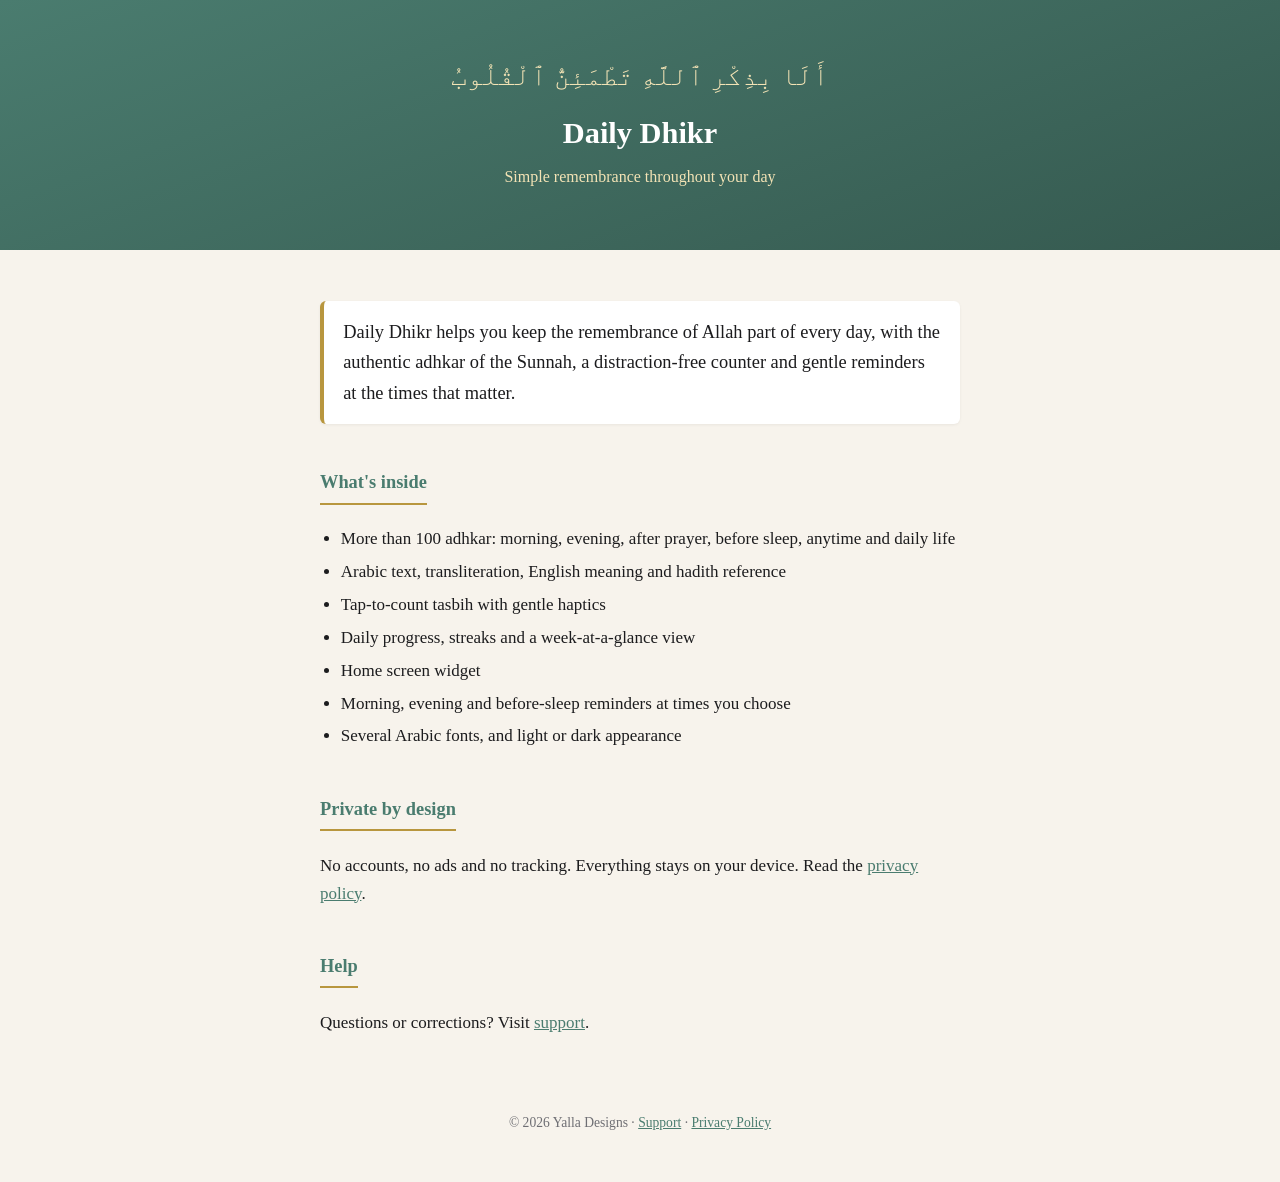
==== index.html @ c9b9b783 "Add Daily Dhikr privacy, support and home pages Co-Authored-By: Claude Opus 5.5 <noreply@anthropic.c" ====
<!DOCTYPE html>
<html lang="en">
<head>
<meta charset="utf-8">
<meta name="viewport" content="width=device-width, initial-scale=1">
<title>Daily Dhikr</title>
<meta name="description" content="Morning and evening adhkar, a tap-to-count tasbih, gentle reminders and a streak widget.">
<link rel="stylesheet" href="style.css">
</head>
<body>
<header>
  <div class="arabic" lang="ar" dir="rtl">أَلَا بِذِكْرِ ٱللَّهِ تَطْمَئِنُّ ٱلْقُلُوبُ</div>
  <h1>Daily Dhikr</h1>
  <p>Simple remembrance throughout your day</p>
</header>
<main>
  <p class="lede">Daily Dhikr helps you keep the remembrance of Allah part of
  every day, with the authentic adhkar of the Sunnah, a distraction-free
  counter and gentle reminders at the times that matter.</p>

  <h2>What's inside</h2>
  <ul>
    <li>More than 100 adhkar: morning, evening, after prayer, before sleep, anytime and daily life</li>
    <li>Arabic text, transliteration, English meaning and hadith reference</li>
    <li>Tap-to-count tasbih with gentle haptics</li>
    <li>Daily progress, streaks and a week-at-a-glance view</li>
    <li>Home screen widget</li>
    <li>Morning, evening and before-sleep reminders at times you choose</li>
    <li>Several Arabic fonts, and light or dark appearance</li>
  </ul>

  <h2>Private by design</h2>
  <p>No accounts, no ads and no tracking. Everything stays on your device.
  Read the <a href="privacy.html">privacy policy</a>.</p>

  <h2>Help</h2>
  <p>Questions or corrections? Visit <a href="support.html">support</a>.</p>
</main>
<footer>© 2026 Yalla Designs · <a href="support.html">Support</a> · <a href="privacy.html">Privacy Policy</a></footer>
</body>
</html>
---- style.css ----
:root {
  --sage: #4A7C6F;
  --sage-deep: #35594F;
  --gold: #B8963E;
  --ink: #1C1C1E;
  --paper: #F7F3EC;
  --card: #FFFFFF;
  --muted: #6E6E73;
}
* { margin: 0; padding: 0; box-sizing: border-box; }
body {
  font: 17px/1.65 -apple-system, BlinkMacSystemFont, "Segoe UI", Georgia, serif;
  color: var(--ink);
  background: var(--paper);
}
header {
  background: linear-gradient(160deg, var(--sage) 0%, var(--sage-deep) 100%);
  color: #fff;
  padding: 3.5rem 1.5rem 3rem;
  text-align: center;
}
header h1 { font-size: 1.9rem; font-weight: 600; }
header p { color: #F3E3B5; margin-top: .4rem; font-size: 1rem; }
header .arabic { font-size: 1.6rem; color: #F3E3B5; margin-bottom: .6rem; }
main { max-width: 42rem; margin: 0 auto; padding: 2.5rem 1rem 4rem; }
h2 {
  font-size: 1.15rem;
  color: var(--sage);
  margin: 2rem 0 .6rem;
  padding-bottom: .3rem;
  border-bottom: 2px solid var(--gold);
  display: inline-block;
}
p { margin: .7rem 0; }
ul { margin: .7rem 0 .7rem 1.3rem; }
li { margin: .3rem 0; }
.lede {
  font-size: 1.15rem;
  background: var(--card);
  border-left: 4px solid var(--gold);
  padding: 1rem 1.2rem;
  border-radius: 6px;
  box-shadow: 0 1px 3px rgba(0,0,0,.06);
}
footer {
  text-align: center;
  color: var(--muted);
  font-size: .85rem;
  padding: 0 1.5rem 3rem;
}
a { color: var(--sage); }
@media (prefers-color-scheme: dark) {
  :root { --sage: #5E9485; --gold: #D0A94F; --ink: #F0EADD; --paper: #15120E; --card: #211C16; --muted: #9C948A; }
}
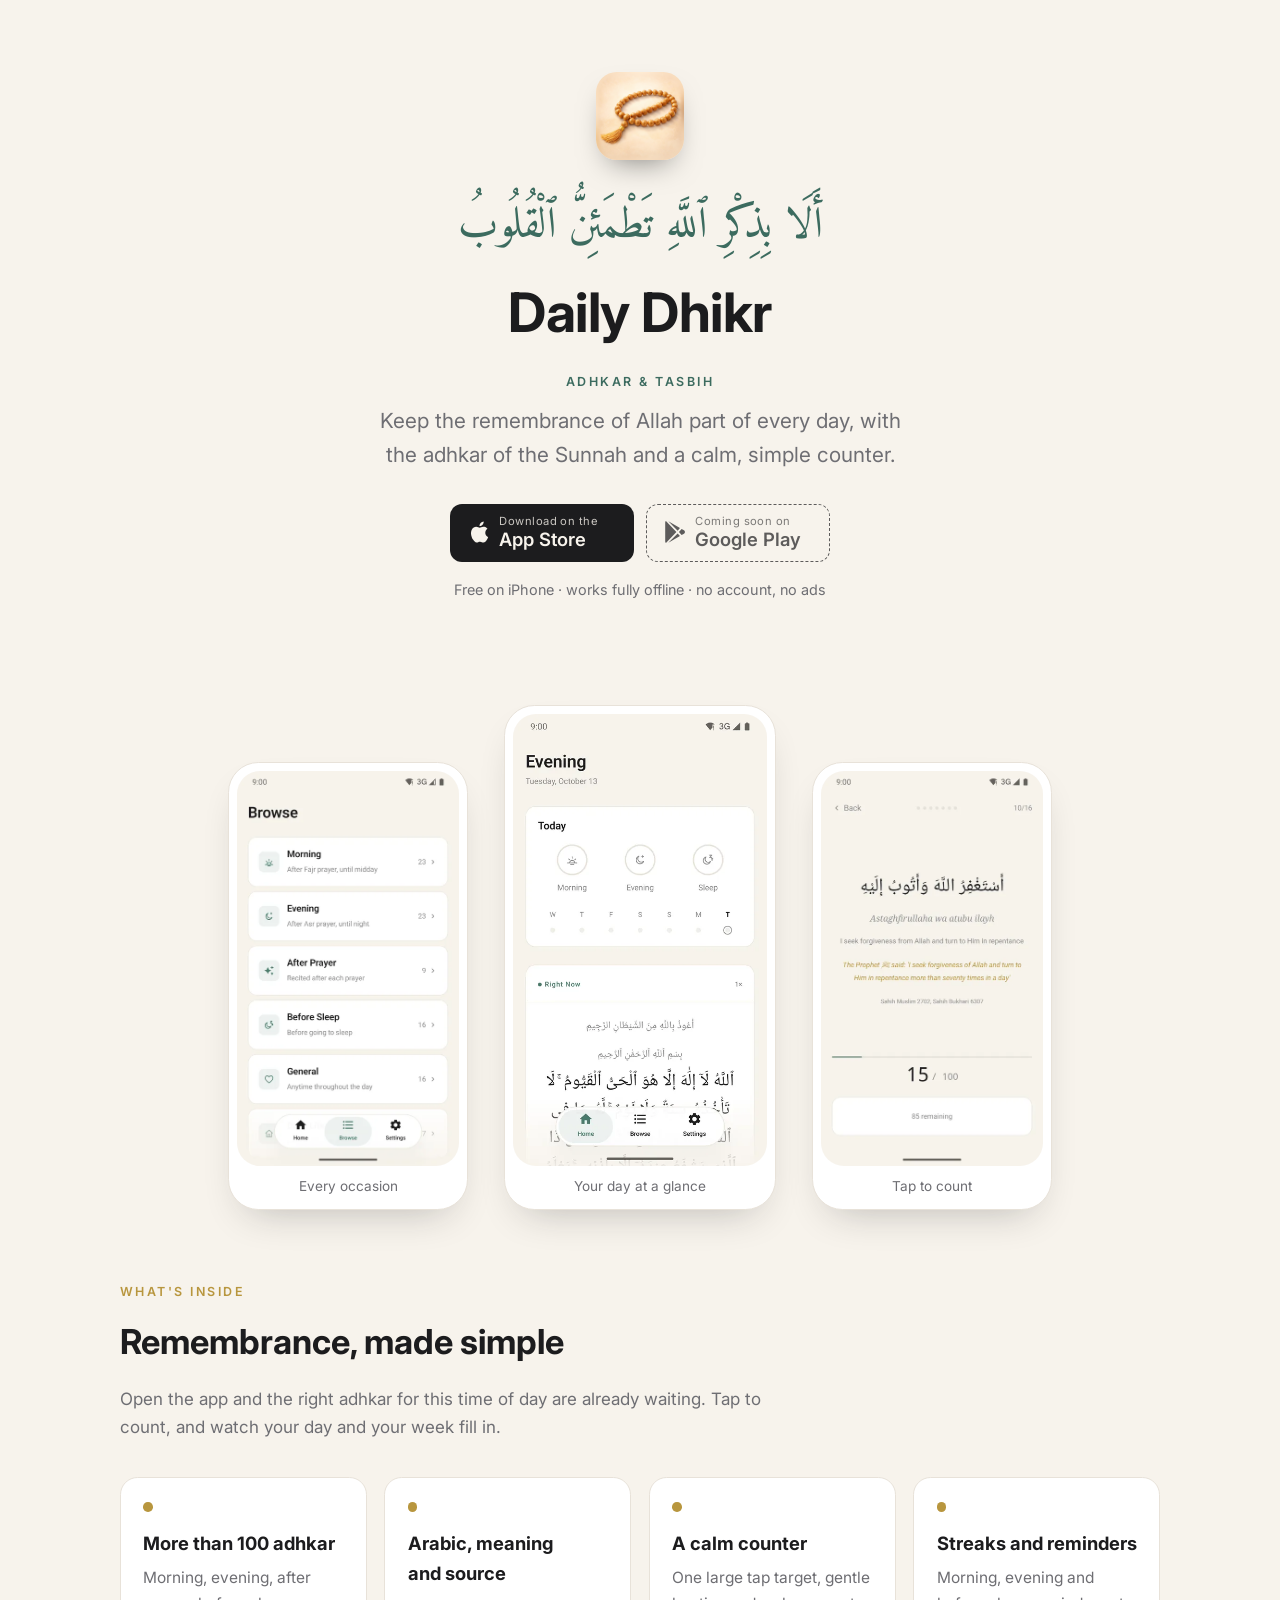
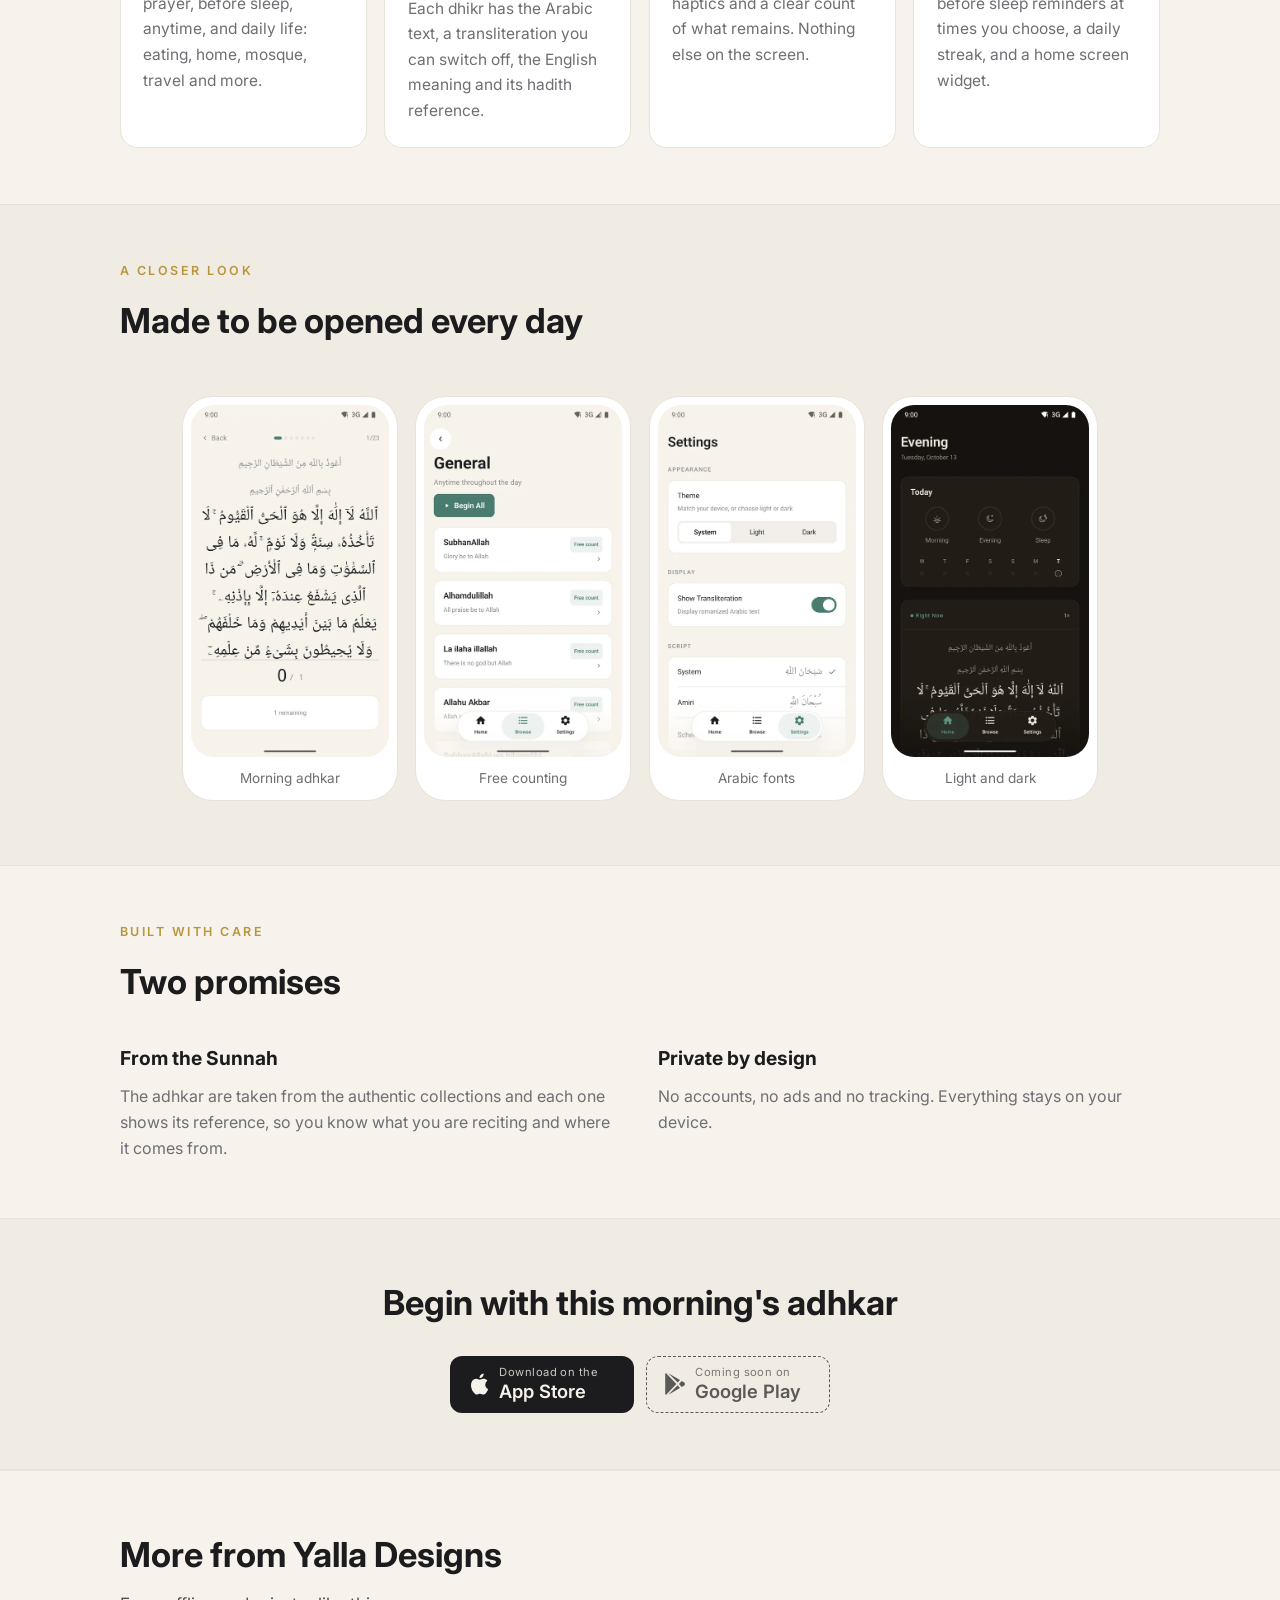
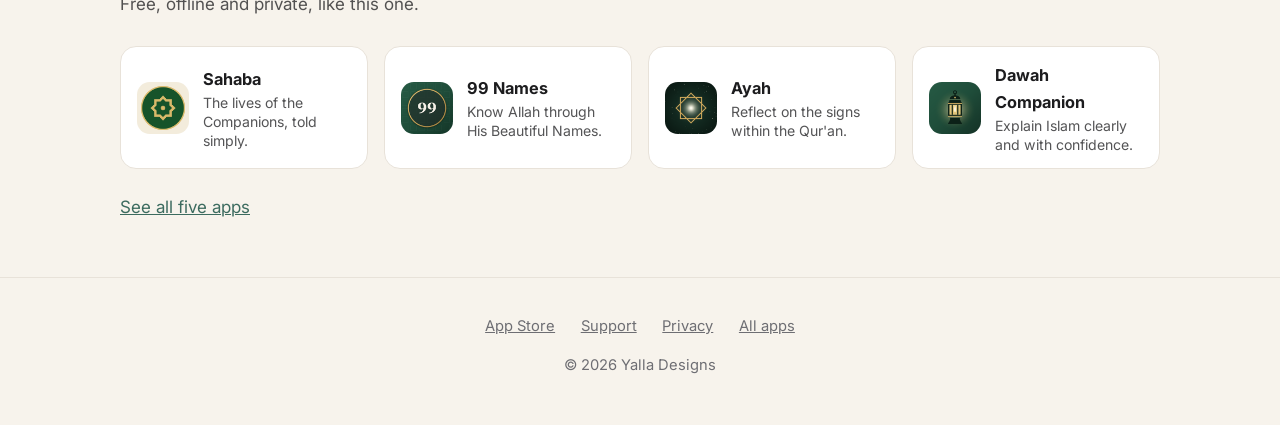
==== commit 78ef61db: "Rebuild launch page with screenshots, store buttons and More apps Co-Authored-By: Claude Opus 5.5 <n" ====
--- a/index.html
+++ b/index.html
@@ -3,39 +3,162 @@
 <head>
 <meta charset="utf-8">
 <meta name="viewport" content="width=device-width, initial-scale=1">
-<title>Daily Dhikr</title>
-<meta name="description" content="Morning and evening adhkar, a tap-to-count tasbih, gentle reminders and a streak widget.">
-<link rel="stylesheet" href="style.css">
+<title>Daily Dhikr: Adhkar &amp; Tasbih</title>
+<meta name="description" content="Morning and evening adhkar, a tap to count tasbih, gentle reminders and a daily streak. Fully offline, no ads, no tracking.">
+<meta name="theme-color" content="#4A7C6F">
+<link rel="canonical" href="https://ahussein17-aa.github.io/daily-dhikr-site/">
+<meta property="og:type" content="website">
+<meta property="og:title" content="Daily Dhikr: Adhkar &amp; Tasbih">
+<meta property="og:description" content="Morning, evening and sleep adhkar, with a daily streak.">
+<meta property="og:url" content="https://ahussein17-aa.github.io/daily-dhikr-site/">
+<meta property="og:image" content="https://ahussein17-aa.github.io/daily-dhikr-site/icons/dailydhikr.png">
+<link rel="icon" href="icons/dailydhikr.png">
+<link rel="stylesheet" href="https://fonts.googleapis.com/css2?family=Inter:wght@400;500;600;700&family=Amiri:wght@400;700&display=swap">
+<style>
+  :root { --bg:#F7F3EC;--ink:#1C1C1E;--soft:#6E6E73;--card:#FFFFFF;--line:#E8E2D9;--band:#F1ECE3;--accent:#3C6B5F;--gold:#B8963E;--hero-bg:#F7F3EC;--hero-ink:#1C1C1E;--hero-soft:#6E6E73;--hero-accent:#3C6B5F;--shadow:0 18px 40px -20px rgba(28,28,30,.3);--yd-badge-bg:#1C1C1E;--yd-badge-fg:#F7F3EC;--yd-line:#E8E2D9;--yd-card:#FFFFFF; --head:Inter, -apple-system, "Segoe UI", sans-serif; --head-weight:700; --body:Inter, -apple-system, "Segoe UI", sans-serif; }
+  @media (prefers-color-scheme: dark) { :root { --bg:#15120E;--ink:#F0EADD;--soft:#9C948A;--card:#211C16;--line:#332E26;--band:#1A1611;--accent:#7FB3A4;--gold:#D0A94F;--hero-bg:#15120E;--hero-ink:#F0EADD;--hero-soft:#9C948A;--hero-accent:#7FB3A4;--shadow:0 18px 40px -18px rgba(0,0,0,.7);--yd-badge-bg:#F0EADD;--yd-badge-fg:#15120E;--yd-line:#332E26;--yd-card:#211C16; } }
+  .hero {  }
+
+  * { box-sizing: border-box; }
+  body { margin: 0; background: var(--bg); color: var(--ink); font-family: var(--body); font-size: 1.0625rem; line-height: 1.65; -webkit-font-smoothing: antialiased; }
+  h1, h2, h3 { font-family: var(--head); font-weight: var(--head-weight); text-wrap: balance; margin: 0; }
+  p { margin: 0; }
+  a { color: var(--accent); }
+  .wrap { max-width: 68rem; margin: 0 auto; padding: 0 1.5rem; }
+
+  .hero { padding: 4.5rem 0 3.5rem; text-align: center; background: var(--hero-bg); color: var(--hero-ink); }
+  .hero .icon { width: 5.5rem; height: 5.5rem; border-radius: 1.3rem; box-shadow: 0 14px 30px -14px rgba(0,0,0,0.5); margin-bottom: 1.5rem; }
+  .hero .arabic { font-family: Amiri, serif; font-size: clamp(1.9rem, 5vw, 2.7rem); line-height: 1.6; color: var(--hero-accent); margin-bottom: 0.4rem; }
+  .hero h1 { font-size: clamp(2.2rem, 5.5vw, 3.4rem); letter-spacing: -0.01em; margin-bottom: 0.9rem; }
+  .hero .tagline { font-size: clamp(1.1rem, 2.2vw, 1.3rem); color: var(--hero-soft); max-width: 34rem; margin: 0 auto 2rem; }
+  .hero .note { font-size: 0.9rem; color: var(--hero-soft); margin-top: 1rem; }
+
+  .screens { display: flex; justify-content: center; align-items: flex-end; gap: clamp(0.9rem, 3vw, 2.25rem); padding: 3rem 1.5rem 1rem; flex-wrap: wrap; }
+  figure.phone { margin: 0; border: 1px solid var(--line); border-radius: 1.9rem; padding: 0.5rem; background: var(--card); box-shadow: var(--shadow); width: min(15rem, 76vw); }
+  figure.phone.tall { width: min(17rem, 82vw); }
+  .phone img { display: block; width: 100%; height: auto; border-radius: 1.45rem; }
+  .phone figcaption { text-align: center; font-size: 0.85rem; color: var(--soft); padding: 0.6rem 0 0.2rem; }
+  @media (max-width: 40rem) {
+    .screens { flex-wrap: nowrap; overflow-x: auto; justify-content: flex-start; align-items: flex-start; scroll-snap-type: x mandatory; padding-bottom: 1.5rem; }
+    .screens figure.phone, .screens figure.phone.tall { flex: none; width: 64vw; scroll-snap-align: center; }
+  }
+
+  .section { padding: 3.5rem 0; }
+  .eyebrow { font-size: 0.78rem; letter-spacing: 0.2em; text-transform: uppercase; color: var(--gold); font-weight: 600; margin-bottom: 0.7rem; }
+  .section h2, .yd-more h2 { font-size: clamp(1.6rem, 3.4vw, 2.15rem); margin-bottom: 0.9rem; }
+  .lede { color: var(--soft); max-width: 42rem; }
+  .features { display: grid; grid-template-columns: repeat(auto-fit, minmax(14rem, 1fr)); gap: 1.1rem; margin-top: 2.25rem; }
+  .feature { background: var(--card); border: 1px solid var(--line); border-radius: 1.1rem; padding: 1.5rem 1.4rem; }
+  .feature h3 { font-size: 1.15rem; margin-bottom: 0.45rem; }
+  .feature p { font-size: 0.97rem; color: var(--soft); }
+  .feature .dot { width: 0.6rem; height: 0.6rem; border-radius: 50%; background: var(--gold); margin-bottom: 1rem; }
+
+  .band { background: var(--band); border-top: 1px solid var(--line); border-bottom: 1px solid var(--line); }
+  .strip { display: flex; gap: 1.1rem; overflow-x: auto; padding: 2rem 1.5rem 0.5rem; scroll-snap-type: x mandatory; }
+  .strip figure.phone { flex: none; scroll-snap-align: center; width: min(13.5rem, 62vw); box-shadow: none; }
+  @media (min-width: 60rem) { .strip { justify-content: center; } }
+
+  .promise { display: grid; grid-template-columns: repeat(auto-fit, minmax(17rem, 1fr)); gap: 2.25rem; margin-top: 2rem; }
+  .promise h3 { font-size: 1.2rem; margin-bottom: 0.5rem; }
+  .promise p { color: var(--soft); font-size: 1rem; }
+
+  .cta { text-align: center; }
+  .cta h2 { margin-bottom: 1.5rem; }
+
+  footer { border-top: 1px solid var(--line); padding: 2.25rem 0 3rem; text-align: center; color: var(--soft); font-size: 0.92rem; }
+  footer .links { display: flex; flex-wrap: wrap; justify-content: center; gap: 0.5rem 1.6rem; margin-bottom: 0.9rem; }
+  footer a { color: var(--soft); }
+
+  .yd-badges { display: flex; flex-wrap: wrap; justify-content: center; gap: 0.75rem; }
+  .yd-badge {
+    display: inline-flex; align-items: center; gap: 0.65rem; min-width: 11.5rem;
+    background: var(--yd-badge-bg, #1c1c1e); color: var(--yd-badge-fg, #fff);
+    border: 1px solid var(--yd-badge-border, transparent);
+    border-radius: 0.75rem; padding: 0.6rem 1.25rem 0.65rem 1rem;
+    text-decoration: none; transition: transform 0.15s ease;
+  }
+  a.yd-badge:hover { transform: translateY(-2px); }
+  .yd-badge svg { flex: none; }
+  .yd-lines { text-align: left; line-height: 1.2; }
+  .yd-small { display: block; font-size: 0.7rem; letter-spacing: 0.04em; opacity: 0.8; }
+  .yd-big { display: block; font-size: 1.15rem; font-weight: 600; }
+  .yd-soon { background: transparent; color: var(--yd-soon-fg, currentColor); border: 1px dashed var(--yd-soon-border, currentColor); opacity: 0.7; }
+  @media (prefers-reduced-motion: reduce) { .yd-badge { transition: none; } }
+
+  .yd-more { padding: 3.5rem 0; border-top: 1px solid var(--yd-line, rgba(128,128,128,0.25)); }
+  .yd-more .yd-wrap { max-width: 68rem; margin: 0 auto; padding: 0 1.5rem; }
+  .yd-more h2 { margin: 0 0 0.4rem; }
+  .yd-more .yd-sub { margin: 0 0 1.75rem; opacity: 0.75; }
+  .yd-grid { display: grid; grid-template-columns: repeat(auto-fit, minmax(15rem, 1fr)); gap: 1rem; }
+  .yd-app {
+    display: flex; align-items: center; gap: 0.9rem; padding: 0.9rem 1rem;
+    border: 1px solid var(--yd-line, rgba(128,128,128,0.25)); border-radius: 1rem;
+    background: var(--yd-card, transparent); color: inherit; text-decoration: none;
+  }
+  .yd-app:hover { border-color: currentColor; }
+  .yd-app img { width: 3.25rem; height: 3.25rem; border-radius: 0.8rem; flex: none; }
+  .yd-app b { display: block; font-size: 1.02rem; }
+  .yd-app span { display: block; font-size: 0.88rem; opacity: 0.75; line-height: 1.35; }
+  .yd-all { display: inline-block; margin-top: 1.5rem; }
+
+</style>
 </head>
 <body>
-<header>
-  <div class="arabic" lang="ar" dir="rtl">أَلَا بِذِكْرِ ٱللَّهِ تَطْمَئِنُّ ٱلْقُلُوبُ</div>
-  <h1>Daily Dhikr</h1>
-  <p>Simple remembrance throughout your day</p>
+
+<header class="hero">
+  <div class="wrap">
+    <img class="icon" src="icons/dailydhikr.png" alt="Daily Dhikr app icon" width="88" height="88">
+    <p class="arabic" lang="ar" dir="rtl">أَلَا بِذِكْرِ ٱللَّهِ تَطْمَئِنُّ ٱلْقُلُوبُ</p>
+    <h1>Daily Dhikr</h1>
+    <p class="eyebrow" style="color:var(--hero-accent)">Adhkar &amp; Tasbih</p>
+    <p class="tagline">Keep the remembrance of Allah part of every day, with the adhkar of the Sunnah and a calm, simple counter.</p>
+    <div class="yd-badges"><a class="yd-badge" href="https://apps.apple.com/app/id6817398522"><svg width="22" height="26" viewBox="0 0 26 30" fill="currentColor" aria-hidden="true"><path d="M21.6 15.9c0-3.1 2.5-4.6 2.6-4.7-1.4-2.1-3.7-2.4-4.5-2.4-1.9-.2-3.7 1.1-4.7 1.1-1 0-2.5-1.1-4.1-1.1-2.1 0-4 1.2-5.1 3.1-2.2 3.8-.6 9.3 1.6 12.4 1 1.5 2.3 3.1 3.9 3.1 1.6-.1 2.2-1 4.1-1 1.9 0 2.4 1 4.1 1 1.7 0 2.8-1.5 3.8-3 1.2-1.7 1.7-3.4 1.7-3.5-.1 0-3.4-1.3-3.4-5zM18.4 6.3c.9-1 1.4-2.4 1.3-3.8-1.2.1-2.7.8-3.6 1.8-.8.9-1.5 2.3-1.3 3.7 1.4.1 2.7-.7 3.6-1.7z"/></svg><span class="yd-lines"><span class="yd-small">Download on the</span><span class="yd-big">App Store</span></span></a><span class="yd-badge yd-soon" aria-disabled="true"><svg width="22" height="24" viewBox="0 0 24 26" fill="currentColor" aria-hidden="true"><path d="M3.2 1.1c-.5.3-.8.9-.8 1.600v20.600c0 .7.3 1.300.8 1.600L14.600 13 3.200 1.100zM16 11.500 5.800 1.300l12.700 7.300L16 11.500zM16 14.500l2.500 2.900L5.800 24.700 16 14.500zM20.300 9.700l2.600 1.500c1.400.8 1.400 2.800 0 3.600l-2.600 1.500L17.400 13l2.900-3.300z"/></svg><span class="yd-lines"><span class="yd-small">Coming soon on</span><span class="yd-big">Google Play</span></span></span></div>
+    <p class="note">Free on iPhone · works fully offline · no account, no ads</p>
+  </div>
 </header>
-<main>
-  <p class="lede">Daily Dhikr helps you keep the remembrance of Allah part of
-  every day, with the authentic adhkar of the Sunnah, a distraction-free
-  counter and gentle reminders at the times that matter.</p>
 
-  <h2>What's inside</h2>
-  <ul>
-    <li>More than 100 adhkar: morning, evening, after prayer, before sleep, anytime and daily life</li>
-    <li>Arabic text, transliteration, English meaning and hadith reference</li>
-    <li>Tap-to-count tasbih with gentle haptics</li>
-    <li>Daily progress, streaks and a week-at-a-glance view</li>
-    <li>Home screen widget</li>
-    <li>Morning, evening and before-sleep reminders at times you choose</li>
-    <li>Several Arabic fonts, and light or dark appearance</li>
-  </ul>
+<section class="screens" aria-label="App screenshots"><figure class="phone"><img src="shots/03-browse.webp" alt="Every occasion" width="480" height="853" loading="lazy"><figcaption>Every occasion</figcaption></figure><figure class="phone tall"><img src="shots/01-home.webp" alt="Your day at a glance" width="480" height="853" loading="lazy"><figcaption>Your day at a glance</figcaption></figure><figure class="phone"><img src="shots/02-counter.webp" alt="Tap to count" width="480" height="853" loading="lazy"><figcaption>Tap to count</figcaption></figure></section>
 
-  <h2>Private by design</h2>
-  <p>No accounts, no ads and no tracking. Everything stays on your device.
-  Read the <a href="privacy.html">privacy policy</a>.</p>
+<section class="section">
+  <div class="wrap">
+    <p class="eyebrow">What&#x27;s inside</p>
+    <h2>Remembrance, made simple</h2>
+    <p class="lede">Open the app and the right adhkar for this time of day are already waiting. Tap to count, and watch your day and your week fill in.</p>
+    <div class="features"><div class="feature"><div class="dot"></div><h3>More than 100 adhkar</h3><p>Morning, evening, after prayer, before sleep, anytime, and daily life: eating, home, mosque, travel and more.</p></div><div class="feature"><div class="dot"></div><h3>Arabic, meaning and source</h3><p>Each dhikr has the Arabic text, a transliteration you can switch off, the English meaning and its hadith reference.</p></div><div class="feature"><div class="dot"></div><h3>A calm counter</h3><p>One large tap target, gentle haptics and a clear count of what remains. Nothing else on the screen.</p></div><div class="feature"><div class="dot"></div><h3>Streaks and reminders</h3><p>Morning, evening and before sleep reminders at times you choose, a daily streak, and a home screen widget.</p></div></div>
+  </div>
+</section>
 
-  <h2>Help</h2>
-  <p>Questions or corrections? Visit <a href="support.html">support</a>.</p>
-</main>
-<footer>© 2026 Yalla Designs · <a href="support.html">Support</a> · <a href="privacy.html">Privacy Policy</a></footer>
+<section class="section band">
+  <div class="wrap">
+    <p class="eyebrow">A closer look</p>
+    <h2>Made to be opened every day</h2>
+  </div>
+  <div class="strip" aria-label="More screenshots"><figure class="phone"><img src="shots/05-morning-adhkar.webp" alt="Morning adhkar" width="480" height="853" loading="lazy"><figcaption>Morning adhkar</figcaption></figure><figure class="phone"><img src="shots/04-category.webp" alt="Free counting" width="480" height="853" loading="lazy"><figcaption>Free counting</figcaption></figure><figure class="phone"><img src="shots/06-settings.webp" alt="Arabic fonts" width="480" height="853" loading="lazy"><figcaption>Arabic fonts</figcaption></figure><figure class="phone"><img src="shots/07-home-dark.webp" alt="Light and dark" width="480" height="853" loading="lazy"><figcaption>Light and dark</figcaption></figure></div>
+</section>
+
+<section class="section">
+  <div class="wrap">
+    <p class="eyebrow">Built with care</p>
+    <h2>Two promises</h2>
+    <div class="promise"><div><h3>From the Sunnah</h3><p>The adhkar are taken from the authentic collections and each one shows its reference, so you know what you are reciting and where it comes from.</p></div><div><h3>Private by design</h3><p>No accounts, no ads and no tracking. Everything stays on your device.</p></div></div>
+  </div>
+</section>
+
+<section class="section band cta">
+  <div class="wrap">
+    <h2>Begin with this morning&#x27;s adhkar</h2>
+    <div class="yd-badges"><a class="yd-badge" href="https://apps.apple.com/app/id6817398522"><svg width="22" height="26" viewBox="0 0 26 30" fill="currentColor" aria-hidden="true"><path d="M21.6 15.9c0-3.1 2.5-4.6 2.6-4.7-1.4-2.1-3.7-2.4-4.5-2.4-1.9-.2-3.7 1.1-4.7 1.1-1 0-2.5-1.1-4.1-1.1-2.1 0-4 1.2-5.1 3.1-2.2 3.8-.6 9.3 1.6 12.4 1 1.5 2.3 3.1 3.9 3.1 1.6-.1 2.2-1 4.1-1 1.9 0 2.4 1 4.1 1 1.7 0 2.8-1.5 3.8-3 1.2-1.7 1.7-3.4 1.7-3.5-.1 0-3.4-1.3-3.4-5zM18.4 6.3c.9-1 1.4-2.4 1.3-3.8-1.2.1-2.7.8-3.6 1.8-.8.9-1.5 2.3-1.3 3.7 1.4.1 2.7-.7 3.6-1.7z"/></svg><span class="yd-lines"><span class="yd-small">Download on the</span><span class="yd-big">App Store</span></span></a><span class="yd-badge yd-soon" aria-disabled="true"><svg width="22" height="24" viewBox="0 0 24 26" fill="currentColor" aria-hidden="true"><path d="M3.2 1.1c-.5.3-.8.9-.8 1.600v20.600c0 .7.3 1.300.8 1.600L14.600 13 3.200 1.100zM16 11.500 5.800 1.300l12.700 7.300L16 11.500zM16 14.500l2.500 2.900L5.800 24.700 16 14.500zM20.300 9.700l2.600 1.500c1.400.8 1.400 2.800 0 3.600l-2.600 1.500L17.400 13l2.900-3.300z"/></svg><span class="yd-lines"><span class="yd-small">Coming soon on</span><span class="yd-big">Google Play</span></span></span></div>
+  </div>
+</section>
+
+<section class="yd-more" id="more-apps"><div class="yd-wrap"><h2>More from Yalla Designs</h2><p class="yd-sub">Free, offline and private, like this one.</p><div class="yd-grid"><a class="yd-app" href="https://ahussein17-aa.github.io/sahaba-site/"><img src="icons/sahaba.png" alt="" width="52" height="52"><div><b>Sahaba</b><span>The lives of the Companions, told simply.</span></div></a><a class="yd-app" href="https://ahussein17-aa.github.io/99-names-pages/"><img src="icons/names99.png" alt="" width="52" height="52"><div><b>99 Names</b><span>Know Allah through His Beautiful Names.</span></div></a><a class="yd-app" href="https://ahussein17-aa.github.io/ayah-site/"><img src="icons/ayah.png" alt="" width="52" height="52"><div><b>Ayah</b><span>Reflect on the signs within the Qur&#x27;an.</span></div></a><a class="yd-app" href="https://ahussein17-aa.github.io/dawah-companion-site/"><img src="icons/dawah.png" alt="" width="52" height="52"><div><b>Dawah Companion</b><span>Explain Islam clearly and with confidence.</span></div></a></div><a class="yd-all" href="https://ahussein17-aa.github.io/apps/">See all five apps</a></div></section>
+
+<footer>
+  <div class="wrap">
+    <div class="links"><a href="https://apps.apple.com/app/id6817398522">App Store</a><a href="support.html">Support</a><a href="privacy.html">Privacy</a><a href="https://ahussein17-aa.github.io/apps/">All apps</a></div>
+    <p>© 2026 Yalla Designs</p>
+  </div>
+</footer>
+
 </body>
 </html>
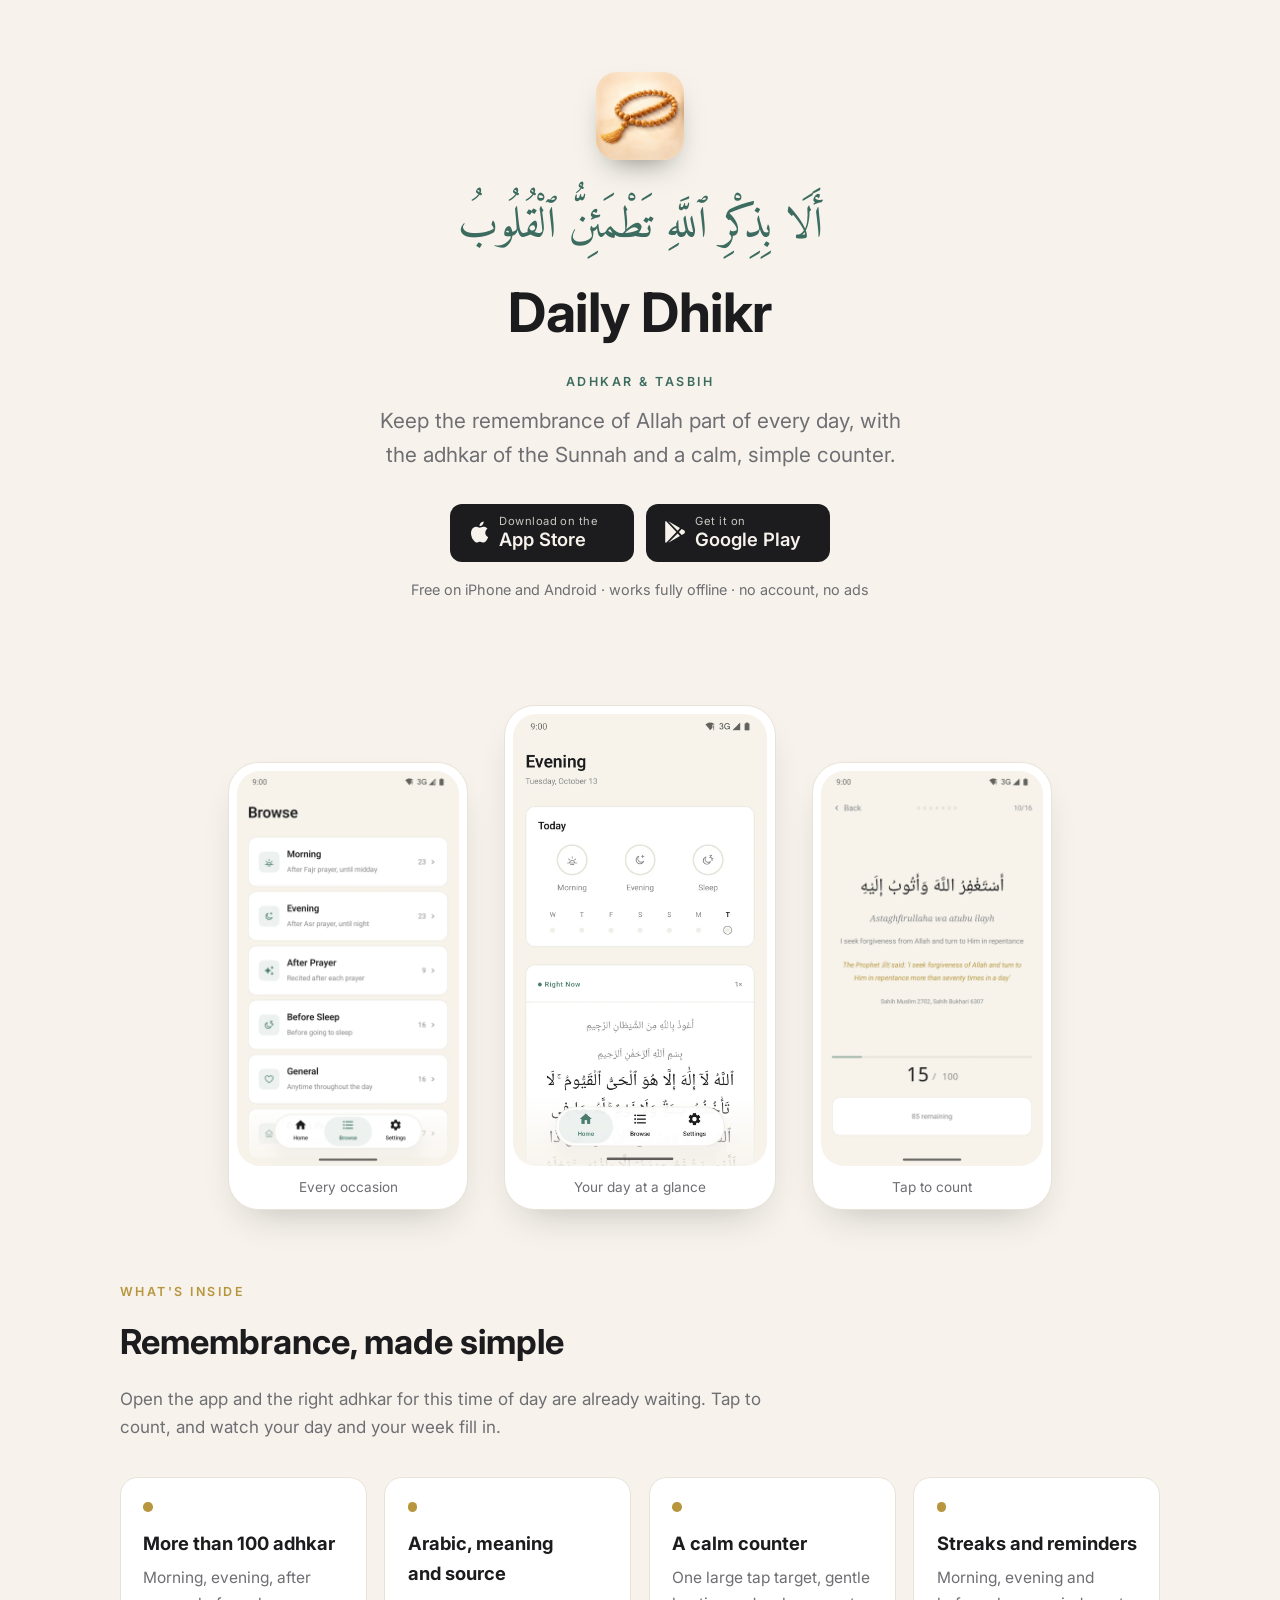
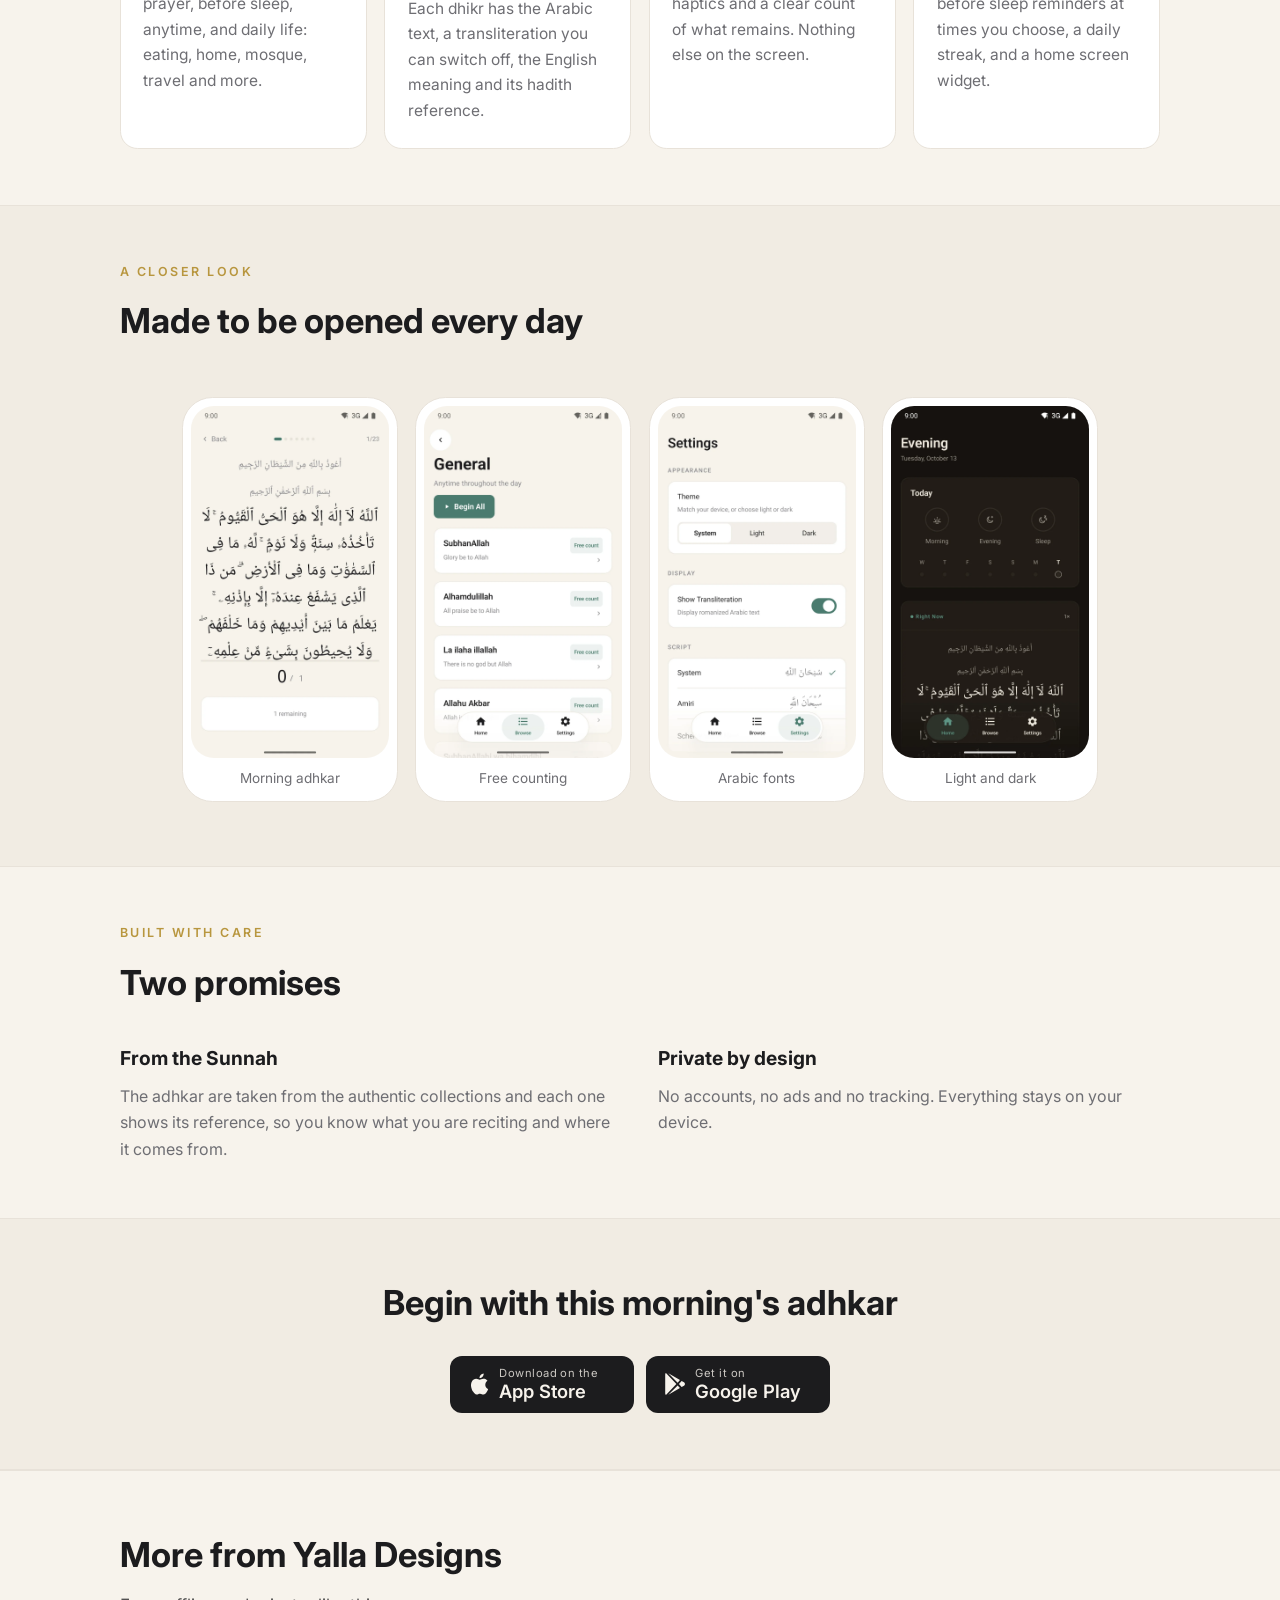
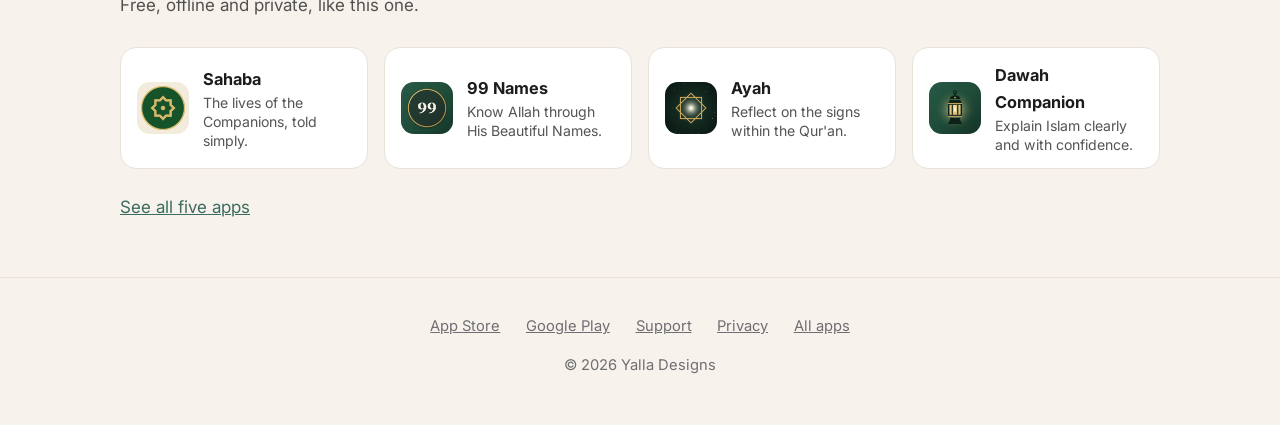
==== commit 4c4c12f3: "Ayah, Daily Dhikr and 99 Names are live on Google Play Co-Authored-By: Claude Opus 5.5 <noreply@anth" ====
--- a/index.html
+++ b/index.html
@@ -112,8 +112,8 @@
     <h1>Daily Dhikr</h1>
     <p class="eyebrow" style="color:var(--hero-accent)">Adhkar &amp; Tasbih</p>
     <p class="tagline">Keep the remembrance of Allah part of every day, with the adhkar of the Sunnah and a calm, simple counter.</p>
-    <div class="yd-badges"><a class="yd-badge" href="https://apps.apple.com/app/id6817398522"><svg width="22" height="26" viewBox="0 0 26 30" fill="currentColor" aria-hidden="true"><path d="M21.6 15.9c0-3.1 2.5-4.6 2.6-4.7-1.4-2.1-3.7-2.4-4.5-2.4-1.9-.2-3.7 1.1-4.7 1.1-1 0-2.5-1.1-4.1-1.1-2.1 0-4 1.2-5.1 3.1-2.2 3.8-.6 9.3 1.6 12.4 1 1.5 2.3 3.1 3.9 3.1 1.6-.1 2.2-1 4.1-1 1.9 0 2.4 1 4.1 1 1.7 0 2.8-1.5 3.8-3 1.2-1.7 1.7-3.4 1.7-3.5-.1 0-3.4-1.3-3.4-5zM18.4 6.3c.9-1 1.4-2.4 1.3-3.8-1.2.1-2.7.8-3.6 1.8-.8.9-1.5 2.3-1.3 3.7 1.4.1 2.7-.7 3.6-1.7z"/></svg><span class="yd-lines"><span class="yd-small">Download on the</span><span class="yd-big">App Store</span></span></a><span class="yd-badge yd-soon" aria-disabled="true"><svg width="22" height="24" viewBox="0 0 24 26" fill="currentColor" aria-hidden="true"><path d="M3.2 1.1c-.5.3-.8.9-.8 1.600v20.600c0 .7.3 1.300.8 1.600L14.600 13 3.200 1.100zM16 11.500 5.800 1.300l12.700 7.300L16 11.500zM16 14.500l2.500 2.900L5.800 24.700 16 14.500zM20.300 9.700l2.600 1.500c1.400.8 1.400 2.800 0 3.600l-2.600 1.500L17.400 13l2.900-3.300z"/></svg><span class="yd-lines"><span class="yd-small">Coming soon on</span><span class="yd-big">Google Play</span></span></span></div>
-    <p class="note">Free on iPhone · works fully offline · no account, no ads</p>
+    <div class="yd-badges"><a class="yd-badge" href="https://apps.apple.com/app/id6817398522"><svg width="22" height="26" viewBox="0 0 26 30" fill="currentColor" aria-hidden="true"><path d="M21.6 15.9c0-3.1 2.5-4.6 2.6-4.7-1.4-2.1-3.7-2.4-4.5-2.4-1.9-.2-3.7 1.1-4.7 1.1-1 0-2.5-1.1-4.1-1.1-2.1 0-4 1.2-5.1 3.1-2.2 3.8-.6 9.3 1.6 12.4 1 1.5 2.3 3.1 3.9 3.1 1.6-.1 2.2-1 4.1-1 1.9 0 2.4 1 4.1 1 1.7 0 2.8-1.5 3.8-3 1.2-1.7 1.7-3.4 1.7-3.5-.1 0-3.4-1.3-3.4-5zM18.4 6.3c.9-1 1.4-2.4 1.3-3.8-1.2.1-2.7.8-3.6 1.8-.8.9-1.5 2.3-1.3 3.7 1.4.1 2.7-.7 3.6-1.7z"/></svg><span class="yd-lines"><span class="yd-small">Download on the</span><span class="yd-big">App Store</span></span></a><a class="yd-badge" href="https://play.google.com/store/apps/details?id=com.yalladesigns.dailydhikr"><svg width="22" height="24" viewBox="0 0 24 26" fill="currentColor" aria-hidden="true"><path d="M3.2 1.1c-.5.3-.8.9-.8 1.600v20.600c0 .7.3 1.300.8 1.600L14.600 13 3.200 1.100zM16 11.500 5.800 1.300l12.700 7.300L16 11.500zM16 14.500l2.500 2.900L5.800 24.700 16 14.500zM20.300 9.700l2.600 1.500c1.400.8 1.400 2.800 0 3.600l-2.600 1.500L17.400 13l2.900-3.300z"/></svg><span class="yd-lines"><span class="yd-small">Get it on</span><span class="yd-big">Google Play</span></span></a></div>
+    <p class="note">Free on iPhone and Android · works fully offline · no account, no ads</p>
   </div>
 </header>
 
@@ -147,7 +147,7 @@
 <section class="section band cta">
   <div class="wrap">
     <h2>Begin with this morning&#x27;s adhkar</h2>
-    <div class="yd-badges"><a class="yd-badge" href="https://apps.apple.com/app/id6817398522"><svg width="22" height="26" viewBox="0 0 26 30" fill="currentColor" aria-hidden="true"><path d="M21.6 15.9c0-3.1 2.5-4.6 2.6-4.7-1.4-2.1-3.7-2.4-4.5-2.4-1.9-.2-3.7 1.1-4.7 1.1-1 0-2.5-1.1-4.1-1.1-2.1 0-4 1.2-5.1 3.1-2.2 3.8-.6 9.3 1.6 12.4 1 1.5 2.3 3.1 3.9 3.1 1.6-.1 2.2-1 4.1-1 1.9 0 2.4 1 4.1 1 1.7 0 2.8-1.5 3.8-3 1.2-1.7 1.7-3.4 1.7-3.5-.1 0-3.4-1.3-3.4-5zM18.4 6.3c.9-1 1.4-2.4 1.3-3.8-1.2.1-2.7.8-3.6 1.8-.8.9-1.5 2.3-1.3 3.7 1.4.1 2.7-.7 3.6-1.7z"/></svg><span class="yd-lines"><span class="yd-small">Download on the</span><span class="yd-big">App Store</span></span></a><span class="yd-badge yd-soon" aria-disabled="true"><svg width="22" height="24" viewBox="0 0 24 26" fill="currentColor" aria-hidden="true"><path d="M3.2 1.1c-.5.3-.8.9-.8 1.600v20.600c0 .7.3 1.300.8 1.600L14.600 13 3.200 1.100zM16 11.500 5.800 1.300l12.700 7.300L16 11.500zM16 14.500l2.500 2.900L5.800 24.700 16 14.500zM20.300 9.700l2.600 1.500c1.400.8 1.400 2.800 0 3.600l-2.600 1.500L17.400 13l2.900-3.300z"/></svg><span class="yd-lines"><span class="yd-small">Coming soon on</span><span class="yd-big">Google Play</span></span></span></div>
+    <div class="yd-badges"><a class="yd-badge" href="https://apps.apple.com/app/id6817398522"><svg width="22" height="26" viewBox="0 0 26 30" fill="currentColor" aria-hidden="true"><path d="M21.6 15.9c0-3.1 2.5-4.6 2.6-4.7-1.4-2.1-3.7-2.4-4.5-2.4-1.9-.2-3.7 1.1-4.7 1.1-1 0-2.5-1.1-4.1-1.1-2.1 0-4 1.2-5.1 3.1-2.2 3.8-.6 9.3 1.6 12.4 1 1.5 2.3 3.1 3.9 3.1 1.6-.1 2.2-1 4.1-1 1.9 0 2.4 1 4.1 1 1.7 0 2.8-1.5 3.8-3 1.2-1.7 1.7-3.4 1.7-3.5-.1 0-3.4-1.3-3.4-5zM18.4 6.3c.9-1 1.4-2.4 1.3-3.8-1.2.1-2.7.8-3.6 1.8-.8.9-1.5 2.3-1.3 3.7 1.4.1 2.7-.7 3.6-1.7z"/></svg><span class="yd-lines"><span class="yd-small">Download on the</span><span class="yd-big">App Store</span></span></a><a class="yd-badge" href="https://play.google.com/store/apps/details?id=com.yalladesigns.dailydhikr"><svg width="22" height="24" viewBox="0 0 24 26" fill="currentColor" aria-hidden="true"><path d="M3.2 1.1c-.5.3-.8.9-.8 1.600v20.600c0 .7.3 1.300.8 1.600L14.600 13 3.200 1.100zM16 11.500 5.800 1.300l12.700 7.300L16 11.500zM16 14.500l2.500 2.900L5.800 24.700 16 14.500zM20.300 9.700l2.600 1.500c1.400.8 1.400 2.800 0 3.600l-2.600 1.500L17.400 13l2.900-3.300z"/></svg><span class="yd-lines"><span class="yd-small">Get it on</span><span class="yd-big">Google Play</span></span></a></div>
   </div>
 </section>
 
@@ -155,7 +155,7 @@
 
 <footer>
   <div class="wrap">
-    <div class="links"><a href="https://apps.apple.com/app/id6817398522">App Store</a><a href="support.html">Support</a><a href="privacy.html">Privacy</a><a href="https://ahussein17-aa.github.io/apps/">All apps</a></div>
+    <div class="links"><a href="https://apps.apple.com/app/id6817398522">App Store</a><a href="https://play.google.com/store/apps/details?id=com.yalladesigns.dailydhikr">Google Play</a><a href="support.html">Support</a><a href="privacy.html">Privacy</a><a href="https://ahussein17-aa.github.io/apps/">All apps</a></div>
     <p>© 2026 Yalla Designs</p>
   </div>
 </footer>
